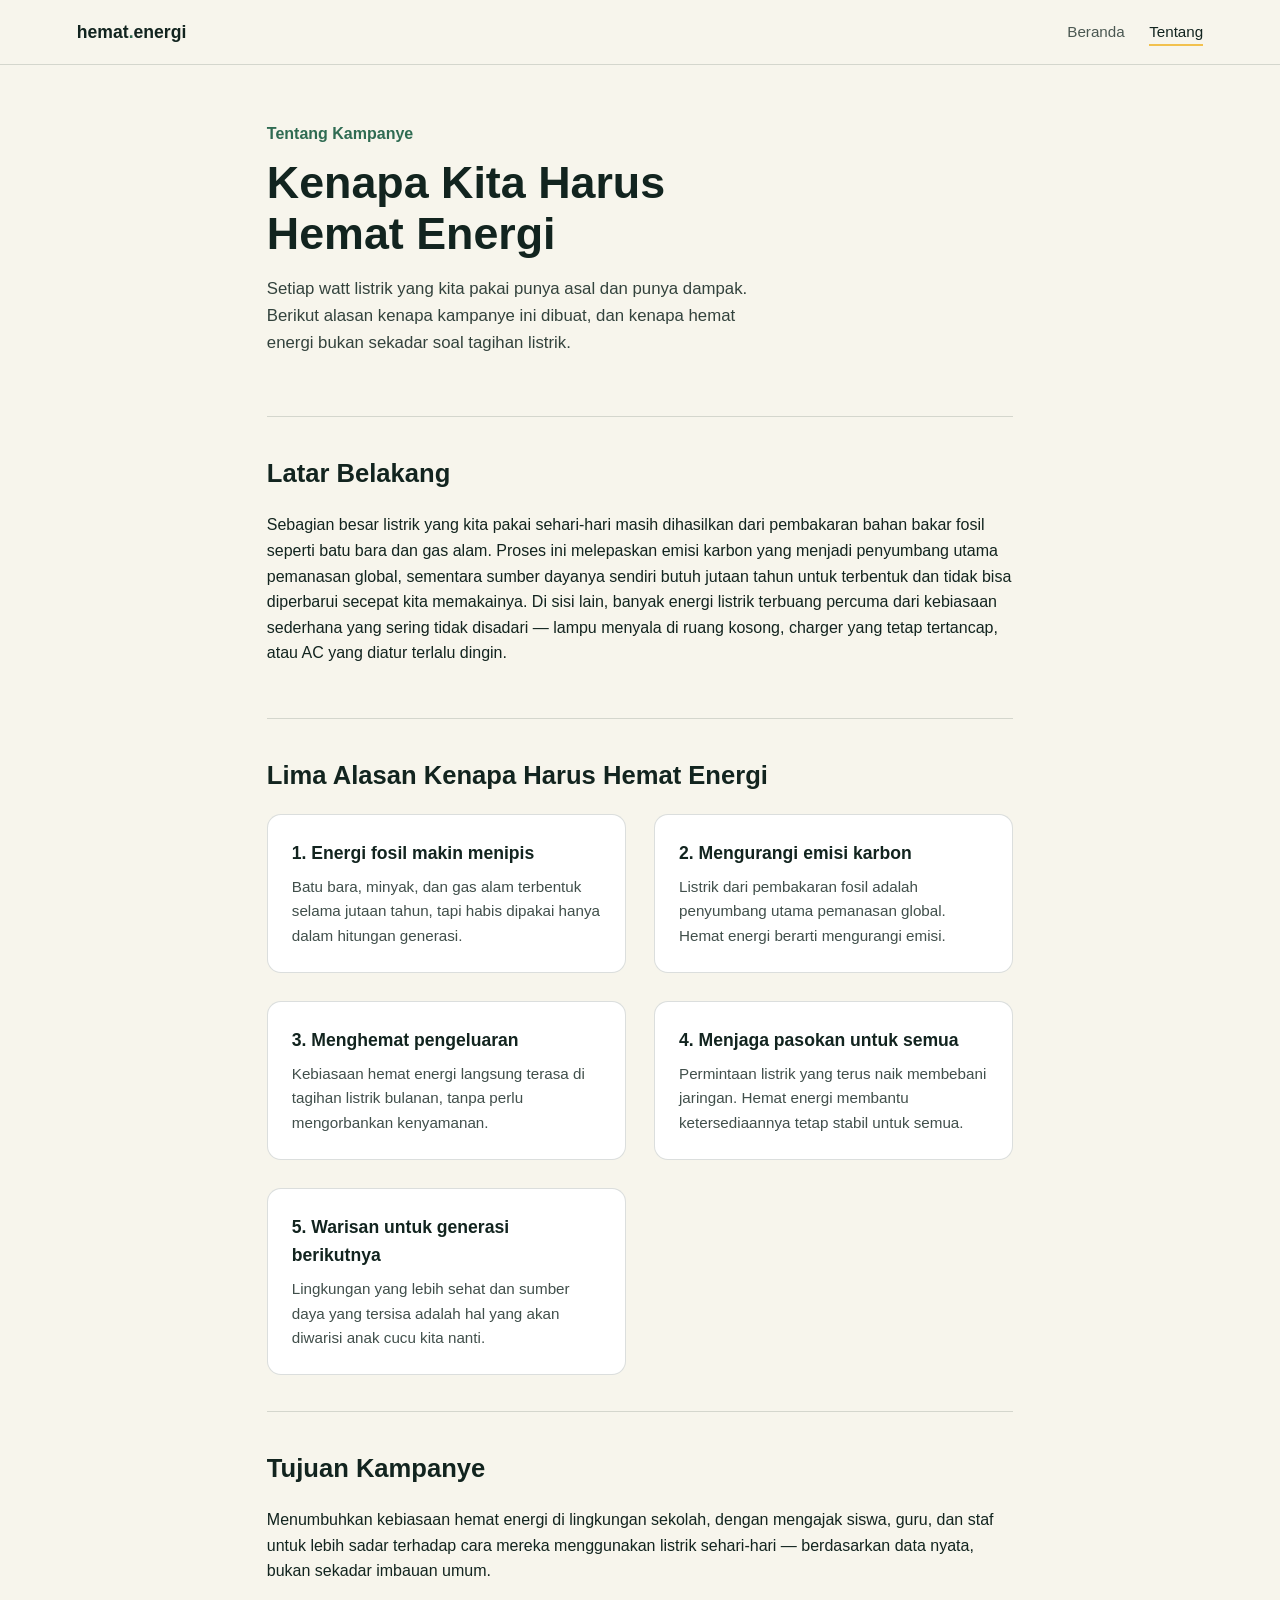
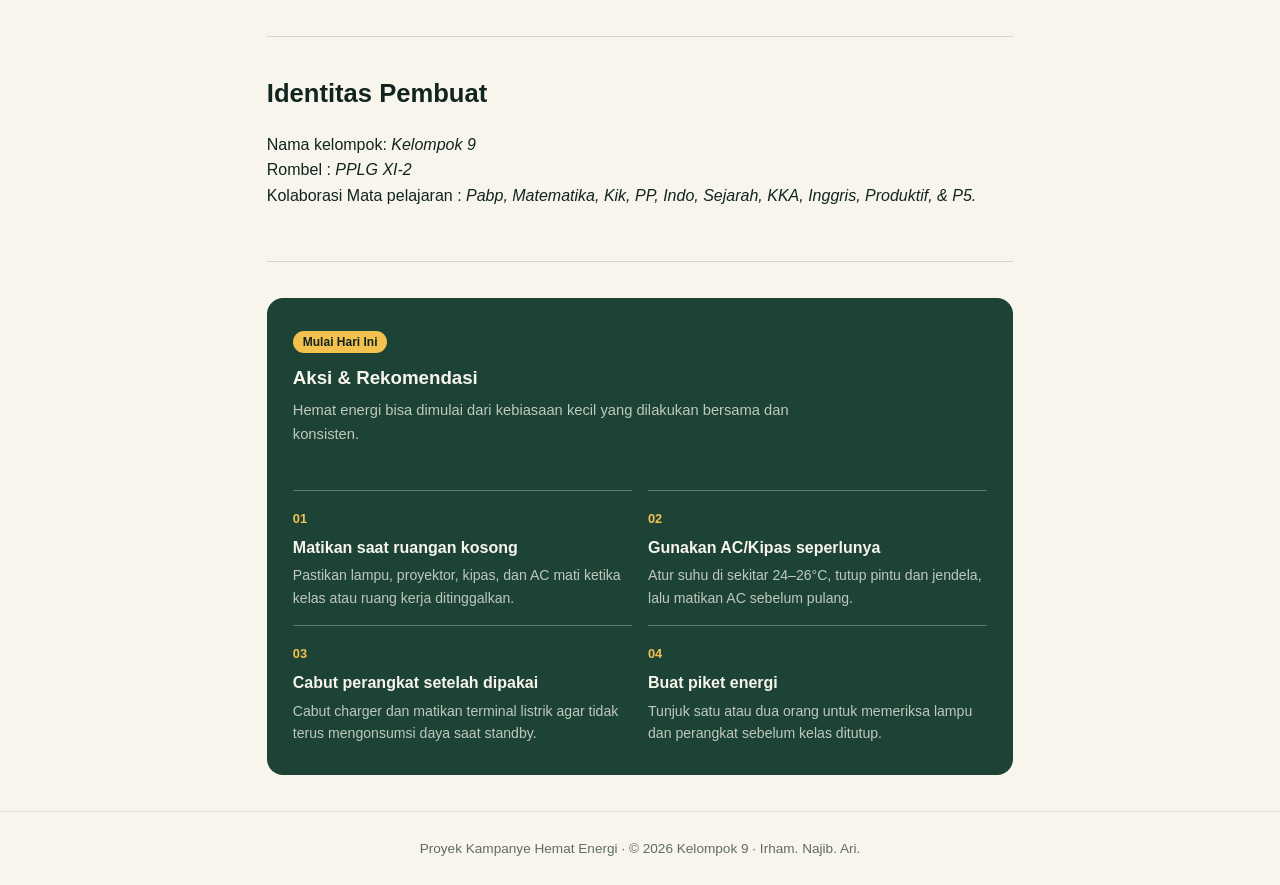
==== tentang.html @ 6ba9fa43 "Membuat project hemat energi" ====
<!DOCTYPE html>
<html lang="id">
<head>
<meta charset="UTF-8">
<meta name="viewport" content="width=device-width, initial-scale=1">
<title>Tentang Kampanye — Hemat Energi</title>
<link rel="stylesheet" href="style.css">
</head>
<body>

<header>
  <div class="brand">hemat<span>.</span>energi</div>
  <button class="menu-toggle" type="button" aria-expanded="false" aria-controls="site-nav">
    <span class="menu-label">Menu</span>
  </button>
  <nav id="site-nav">
    <a href="index.html">Beranda</a>
    <a href="tentang.html" class="active">Tentang</a>
  </nav>
</header>

<main>
  <div class="hero">
    <div class="eyebrow">Tentang Kampanye</div>
    <h1>Kenapa Kita Harus Hemat Energi</h1>
    <p>Setiap watt listrik yang kita pakai punya asal dan punya dampak. Berikut alasan kenapa kampanye ini dibuat, dan kenapa hemat energi bukan sekadar soal tagihan listrik.</p>
  </div>

  <section>
    <h2>Latar Belakang</h2>
    <p>Sebagian besar listrik yang kita pakai sehari-hari masih dihasilkan dari pembakaran bahan bakar fosil seperti batu bara dan gas alam. Proses ini melepaskan emisi karbon yang menjadi penyumbang utama pemanasan global, sementara sumber dayanya sendiri butuh jutaan tahun untuk terbentuk dan tidak bisa diperbarui secepat kita memakainya. Di sisi lain, banyak energi listrik terbuang percuma dari kebiasaan sederhana yang sering tidak disadari — lampu menyala di ruang kosong, charger yang tetap tertancap, atau AC yang diatur terlalu dingin.</p>
  </section>

  <section>
    <h2>Lima Alasan Kenapa Harus Hemat Energi</h2>
    <div class="grid-2">
      <div class="card">
        <h3>1. Energi fosil makin menipis</h3>
        <p>Batu bara, minyak, dan gas alam terbentuk selama jutaan tahun, tapi habis dipakai hanya dalam hitungan generasi.</p>
      </div>
      <div class="card">
        <h3>2. Mengurangi emisi karbon</h3>
        <p>Listrik dari pembakaran fosil adalah penyumbang utama pemanasan global. Hemat energi berarti mengurangi emisi.</p>
      </div>
      <div class="card">
        <h3>3. Menghemat pengeluaran</h3>
        <p>Kebiasaan hemat energi langsung terasa di tagihan listrik bulanan, tanpa perlu mengorbankan kenyamanan.</p>
      </div>
      <div class="card">
        <h3>4. Menjaga pasokan untuk semua</h3>
        <p>Permintaan listrik yang terus naik membebani jaringan. Hemat energi membantu ketersediaannya tetap stabil untuk semua.</p>
      </div>
      <div class="card">
        <h3>5. Warisan untuk generasi berikutnya</h3>
        <p>Lingkungan yang lebih sehat dan sumber daya yang tersisa adalah hal yang akan diwarisi anak cucu kita nanti.</p>
      </div>
    </div>
  </section>

  <section>
    <h2>Tujuan Kampanye</h2>
    <p>Menumbuhkan kebiasaan hemat energi di lingkungan sekolah, dengan mengajak siswa, guru, dan staf untuk lebih sadar terhadap cara mereka menggunakan listrik sehari-hari — berdasarkan data nyata, bukan sekadar imbauan umum.</p>
  </section>

  <section>
    <h2>Identitas Pembuat</h2>
    <p>
      Nama kelompok: <em>Kelompok 9</em><br>
      Rombel       : <em>PPLG XI-2</em><br>
      Kolaborasi Mata pelajaran : <em>Pabp, Matematika, Kik, PP, Indo, Sejarah, KKA, Inggris, Produktif, &amp; P5.</em>
    </p>
  </section>

  <section>
    <div class="teaser">
      <div class="teaser-heading">
        <span class="badge">Mulai Hari Ini</span>
        <h3>Aksi &amp; Rekomendasi</h3>
        <p>Hemat energi bisa dimulai dari kebiasaan kecil yang dilakukan bersama dan konsisten.</p>
      </div>
      <div class="action-grid">
        <div class="action-item">
          <strong>01</strong>
          <h4>Matikan saat ruangan kosong</h4>
          <p>Pastikan lampu, proyektor, kipas, dan AC mati ketika kelas atau ruang kerja ditinggalkan.</p>
        </div>
        <div class="action-item">
          <strong>02</strong>
          <h4>Gunakan AC/Kipas seperlunya</h4>
          <p>Atur suhu di sekitar 24–26°C, tutup pintu dan jendela, lalu matikan AC sebelum pulang.</p>
        </div>
        <div class="action-item">
          <strong>03</strong>
          <h4>Cabut perangkat setelah dipakai</h4>
          <p>Cabut charger dan matikan terminal listrik agar tidak terus mengonsumsi daya saat standby.</p>
        </div>
        <div class="action-item">
          <strong>04</strong>
          <h4>Buat piket energi</h4>
          <p>Tunjuk satu atau dua orang untuk memeriksa lampu dan perangkat sebelum kelas ditutup.</p>
        </div>
      </div>
    </div>
  </section>
</main>

<footer>
  Proyek Kampanye Hemat Energi &middot; © 2026 Kelompok 9 &middot; Irham. Najib. Ari.
</footer>

<script src="script.js"></script>
</body>
</html>
---- style.css ----
:root{
  --ink:#12241f;
  --paper:#f7f5ec;
  --surface:#ffffff;
  --leaf:#2f6b52;
  --leaf-dark:#1c4335;
  --amber:#f2c14e;
  --line: rgba(18,36,31,0.15);
}
*{box-sizing:border-box;}
body{
  margin:0;
  background:var(--paper);
  color:var(--ink);
  font-family:'Segoe UI', Roboto, sans-serif;
  line-height:1.6;
}
a{color:inherit;}
img{max-width:100%; display:block;}

header{
  display:flex;
  justify-content:space-between;
  align-items:center;
  padding:18px 6vw;
  border-bottom:1px solid var(--line);
  background:var(--paper);
  position:sticky;
  top:0;
  z-index:10;
}
.brand{font-weight:700; font-size:1.1rem;}
.brand span{color:var(--leaf);}
.menu-toggle{
  border:1px solid var(--line);
  background:transparent;
  color:var(--ink);
  border-radius:8px;
  padding:7px 10px;
  font:inherit;
  cursor:pointer;
}
.menu-toggle{display:none;}
header nav{margin-left:auto;}
nav a{
  margin-left:20px;
  text-decoration:none;
  font-size:0.95rem;
  opacity:0.75;
  padding-bottom:4px;
  border-bottom:2px solid transparent;
}
nav a:hover, nav a.active{opacity:1; border-color:var(--amber);}

main{max-width:900px; margin:0 auto; padding:0 6vw;}

.hero{padding:56px 0 36px;}
.hero .eyebrow{color:var(--leaf); font-weight:600; margin-bottom:10px;}
.hero h1{font-size:clamp(2rem,5vw,2.8rem); line-height:1.15; margin:0 0 16px; max-width:16ch;}
.hero p{font-size:1.05rem; max-width:55ch; opacity:0.85; margin:0 0 24px;}
.btn{
  display:inline-block;
  background:var(--leaf);
  color:var(--paper);
  padding:12px 22px;
  border-radius:8px;
  text-decoration:none;
  font-weight:600;
}
.btn:hover{background:var(--leaf-dark);}

section{padding:36px 0; border-top:1px solid var(--line);}
h2{font-size:1.6rem; margin:0 0 18px;}

.grid-2{display:grid; grid-template-columns:1fr 1fr; gap:28px;}
@media (max-width:700px){.grid-2{grid-template-columns:1fr;}}

.card{
  background:var(--surface);
  border:1px solid var(--line);
  border-radius:14px;
  padding:24px;
}
.card h3{margin:0 0 8px; font-size:1.1rem;}
.card p{margin:0; opacity:0.8; font-size:0.95rem;}

.teaser{
  background:var(--leaf-dark);
  color:var(--paper);
  border-radius:16px;
  padding:30px 26px;
  display:flex;
  justify-content:space-between;
  align-items:center;
  gap:20px;
  flex-wrap:wrap;
}
.teaser h3{margin:10px 0 6px;}
.teaser p{margin:0; opacity:0.75; font-size:0.92rem;}
.teaser-heading{max-width:58ch;}
.data-block{width:100%; margin-top:24px;}
.data-block h4{margin:0 0 12px; color:var(--amber); font-size:1rem;}
.stat-grid{display:grid; grid-template-columns:repeat(5, minmax(0, 1fr)); gap:10px;}
.stat-item{border-top:1px solid rgba(247,245,236,0.3); padding-top:10px;}
.stat-item strong{display:block; color:var(--amber); font-size:1.5rem; line-height:1.2;}
.stat-item span{display:block; margin-top:5px; font-size:0.78rem; line-height:1.4; opacity:0.82;}
.finding-list{margin:0; padding-left:20px; opacity:0.82; font-size:0.9rem;}
.finding-list li{padding:3px 0;}
.conclusion{border-left:3px solid var(--amber); padding-left:14px; margin-top:24px;}
.conclusion strong{color:var(--amber);}
.conclusion p{margin-top:5px;}
@media (max-width:500px){.action-grid{grid-template-columns:1fr;}}
@media (max-width:700px){.stat-grid{grid-template-columns:repeat(2, minmax(0, 1fr));}}
.action-grid{
  width:100%;
  display:grid;
  grid-template-columns:repeat(2, minmax(0, 1fr));
  gap:16px;
  margin-top:24px;
}
.action-item{
  border-top:1px solid rgba(247,245,236,0.3);
  padding-top:14px;
}
.action-item strong{color:var(--amber); font-size:0.8rem;}
.action-item h4{margin:4px 0 4px; font-size:1rem;}
.action-item p{font-size:0.88rem;}
@media (max-width:500px){.action-grid{grid-template-columns:1fr;}}
.badge{
  font-size:0.75rem;
  background:var(--amber);
  color:var(--ink);
  padding:4px 10px;
  border-radius:999px;
  font-weight:700;
}

.illust{
  width:100%;
  aspect-ratio:16/9;
  background:linear-gradient(135deg, var(--leaf) 0%, var(--leaf-dark) 100%);
  border-radius:16px;
  display:flex;
  align-items:center;
  justify-content:center;
}
.illust svg{width:80px; height:80px;}

footer{
  padding:26px 6vw;
  border-top:1px solid var(--line);
  font-size:0.85rem;
  opacity:0.65;
  text-align:center;
}

@media (max-width:700px){
  header{position:relative; flex-wrap:wrap; gap:12px;}
  .menu-toggle{display:block; margin-left:auto;}
  header nav{
    display:none;
    order:4;
    width:100%;
    margin:0;
    padding-top:8px;
    border-top:1px solid var(--line);
  }
  header nav.is-open{display:flex; flex-direction:column; gap:4px;}
  nav a{margin:0; padding:8px 0;}
  .teaser{padding:24px 20px;}
}
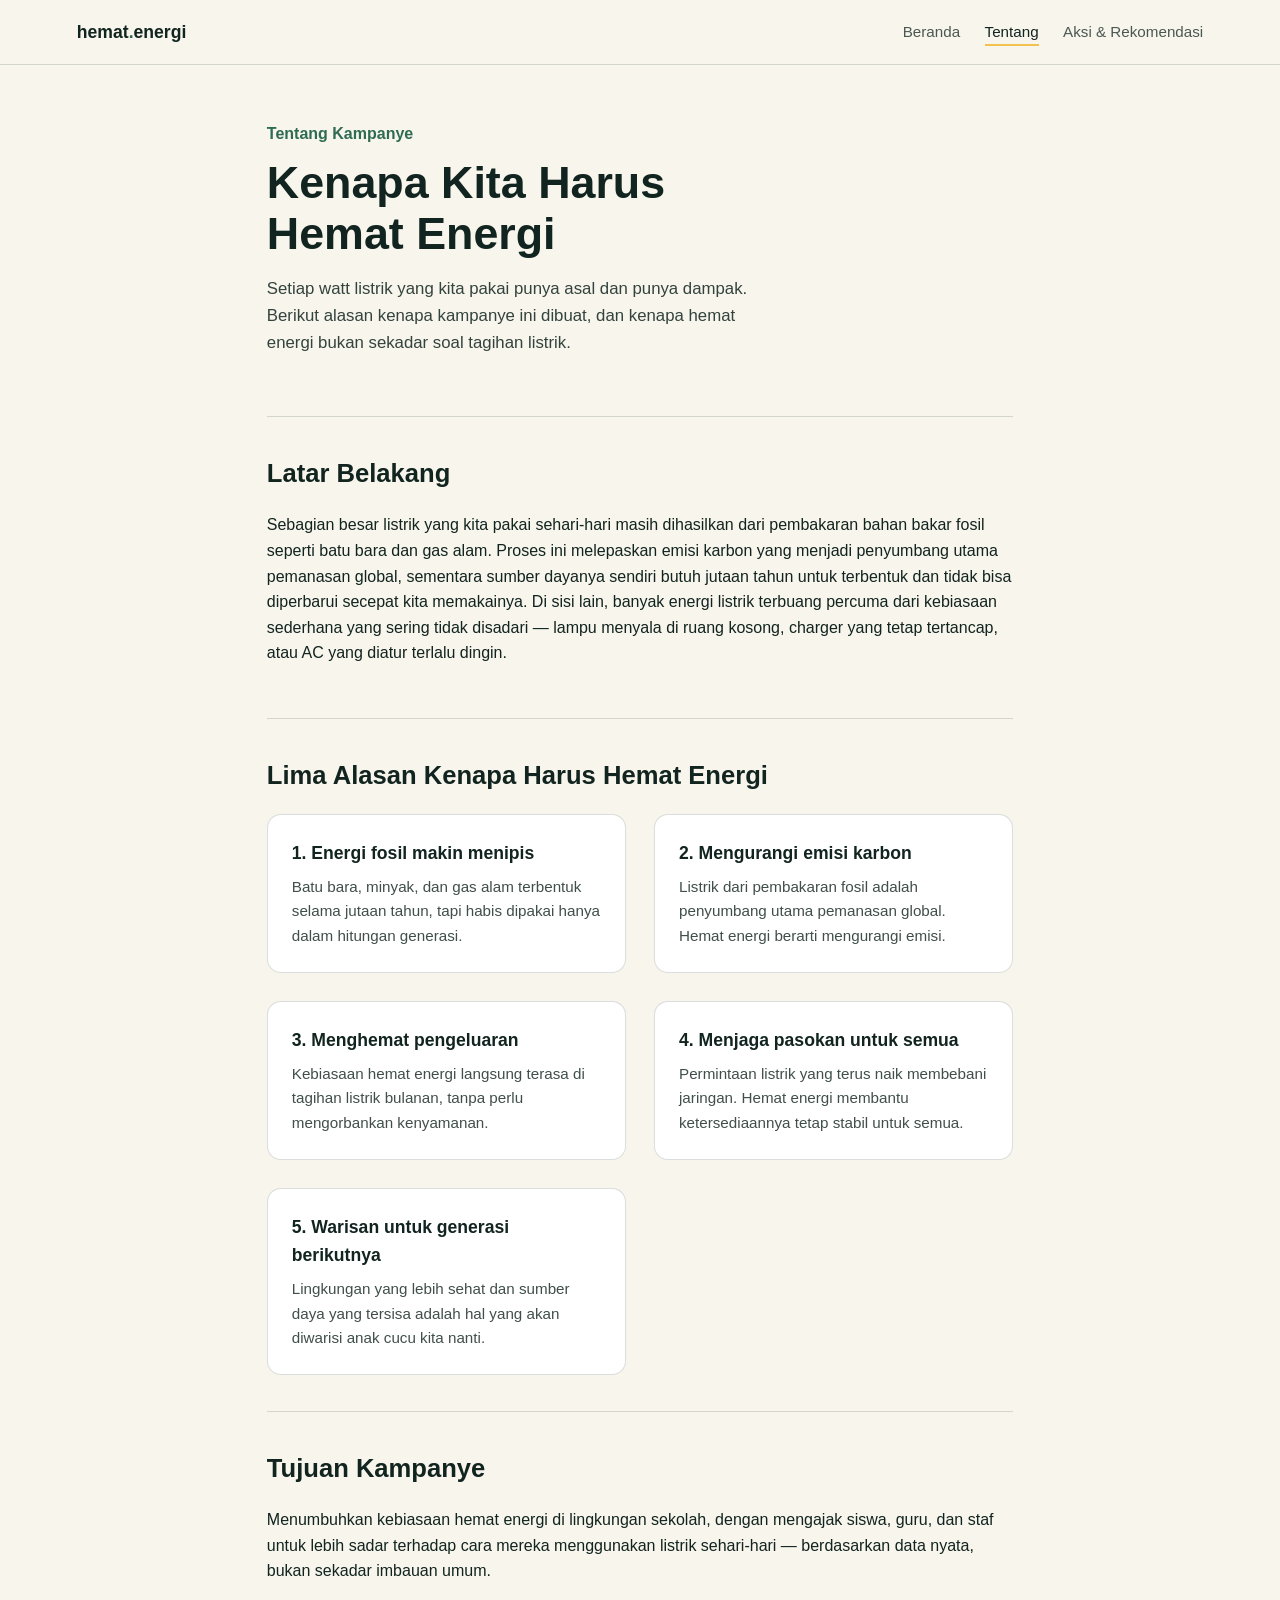
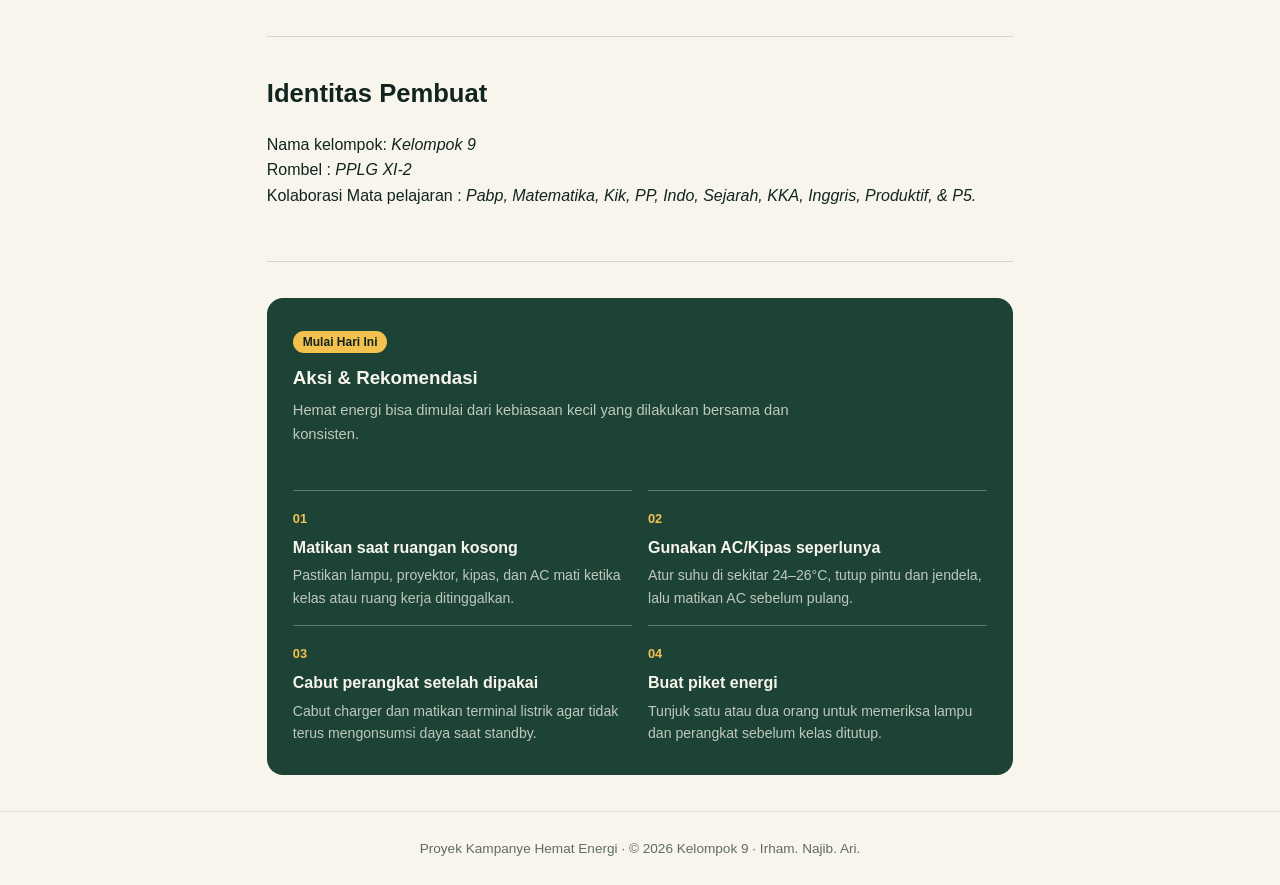
==== commit 4a03e6d8: "Menambahkan Fase 3 Aksi dan Rekomendasi" ====
--- a/tentang.html
+++ b/tentang.html
@@ -16,6 +16,7 @@
   <nav id="site-nav">
     <a href="index.html">Beranda</a>
     <a href="tentang.html" class="active">Tentang</a>
+    <a href="aksi.html">Aksi & Rekomendasi</a>
   </nav>
 </header>
 
--- a/style.css
+++ b/style.css
@@ -168,4 +168,108 @@
   header nav.is-open{display:flex; flex-direction:column; gap:4px;}
   nav a{margin:0; padding:8px 0;}
   .teaser{padding:24px 20px;}
-}+}
+
+
+
+/* FASE 3 - AKSI & REKOMENDASI */
+
+#rekomendasi .card {
+    transition: transform 0.2s ease;
+}
+
+#rekomendasi .card:hover {
+    transform: translateY(-4px);
+}
+
+#rekomendasi .badge {
+    display: inline-block;
+    margin-bottom: 14px;
+}
+
+.challenge {
+    background: var(--surface);
+    border: 1px solid var(--line);
+    border-radius: 14px;
+    padding: 26px;
+    margin-top: 20px;
+}
+
+.challenge-heading h3 {
+    margin: 0 0 5px;
+}
+
+.challenge-heading p {
+    margin: 0;
+    opacity: 0.75;
+    font-size: 0.92rem;
+}
+
+.progress-info {
+    display: flex;
+    justify-content: space-between;
+    align-items: center;
+    margin: 24px 0 10px;
+    font-size: 0.9rem;
+}
+
+.progress-info strong {
+    color: var(--leaf);
+}
+
+.progress-bar {
+    height: 10px;
+    background: #e6e9df;
+    border-radius: 20px;
+    overflow: hidden;
+    margin-bottom: 20px;
+}
+
+#progress-fill {
+    width: 0%;
+    height: 100%;
+    background: var(--leaf);
+    border-radius: 20px;
+    transition: width 0.3s ease;
+}
+
+.challenge-list {
+    display: flex;
+    flex-direction: column;
+    gap: 14px;
+}
+
+.challenge-list label {
+    display: flex;
+    align-items: flex-start;
+    gap: 12px;
+    padding: 13px;
+    background: var(--paper);
+    border-radius: 8px;
+    cursor: pointer;
+    font-size: 0.92rem;
+}
+
+.challenge-list input {
+    margin-top: 5px;
+    accent-color: var(--leaf);
+    width: 16px;
+    height: 16px;
+    flex-shrink: 0;
+}
+
+.challenge-note {
+    margin: 20px 0 0;
+    font-size: 0.85rem;
+    opacity: 0.7;
+}
+
+@media (max-width: 500px) {
+    .challenge {
+        padding: 18px;
+    }
+
+    .progress-info {
+        font-size: 0.8rem;
+    }
+}
